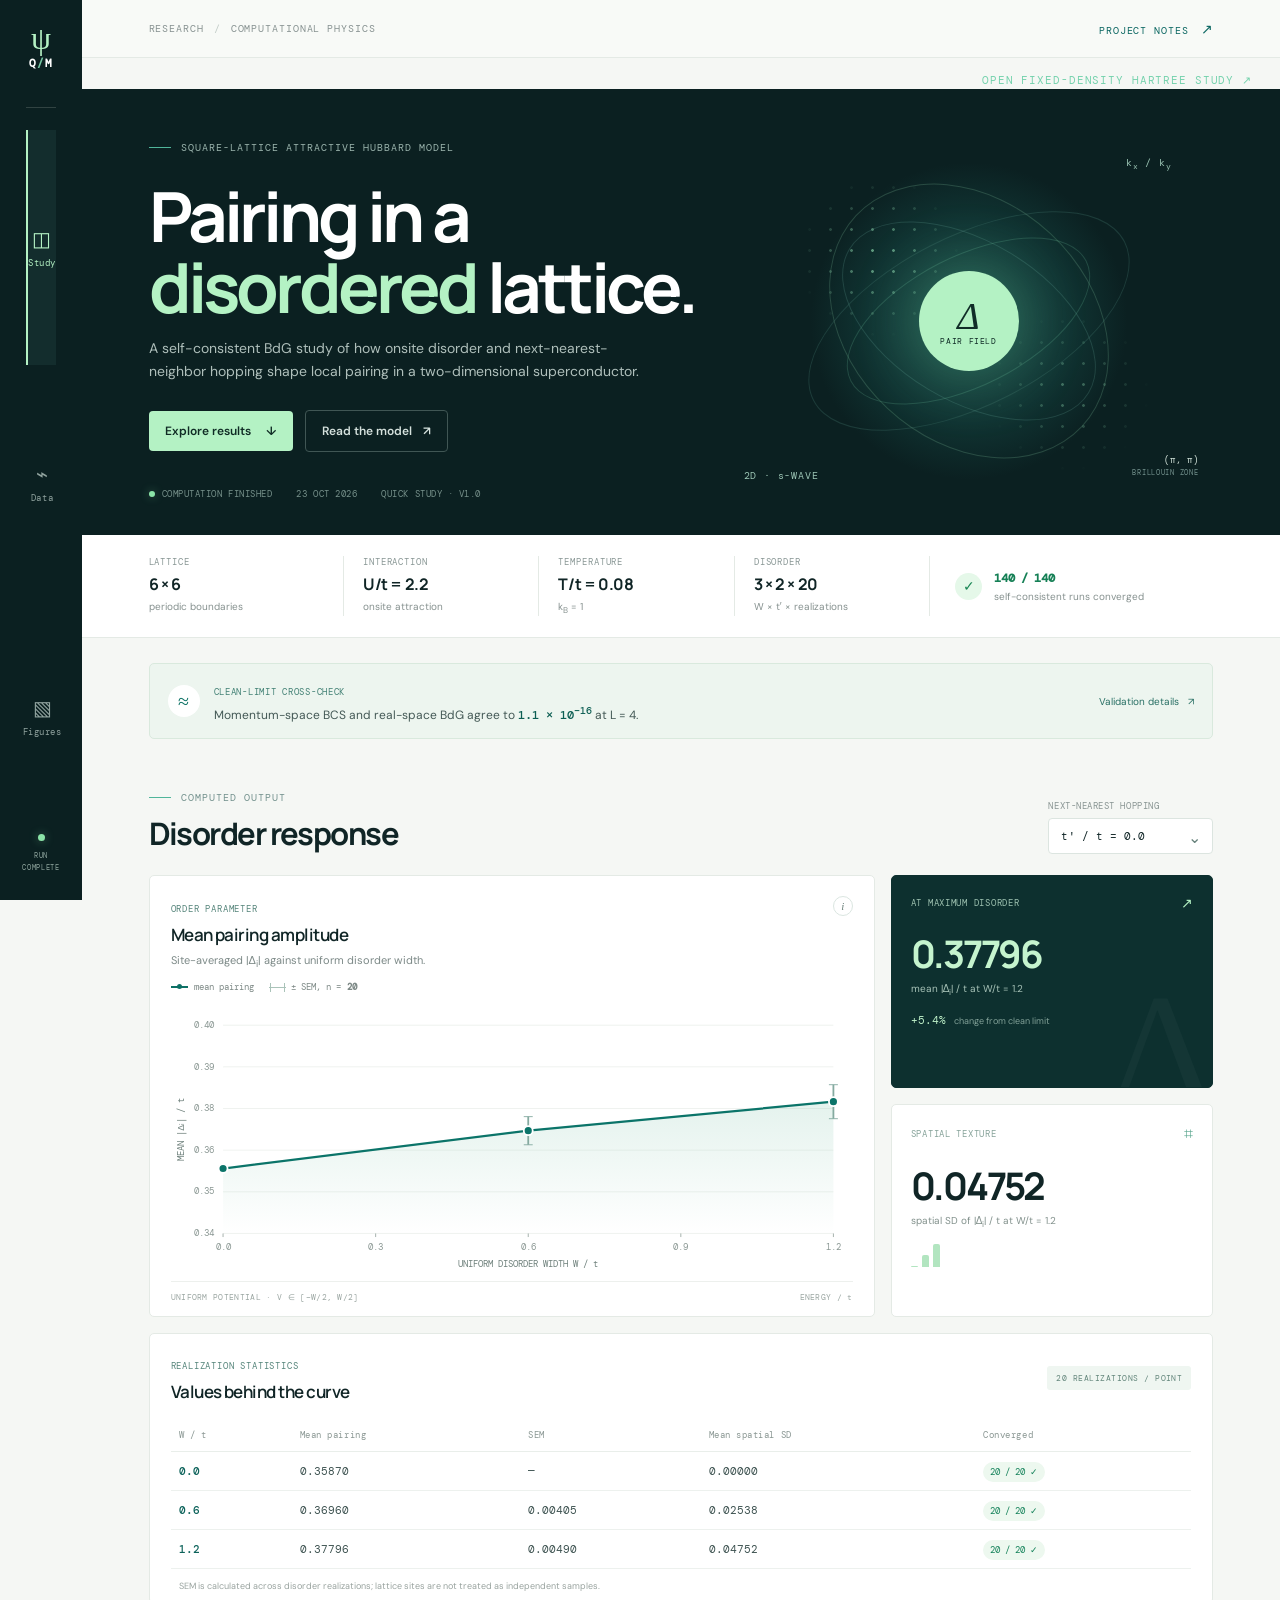
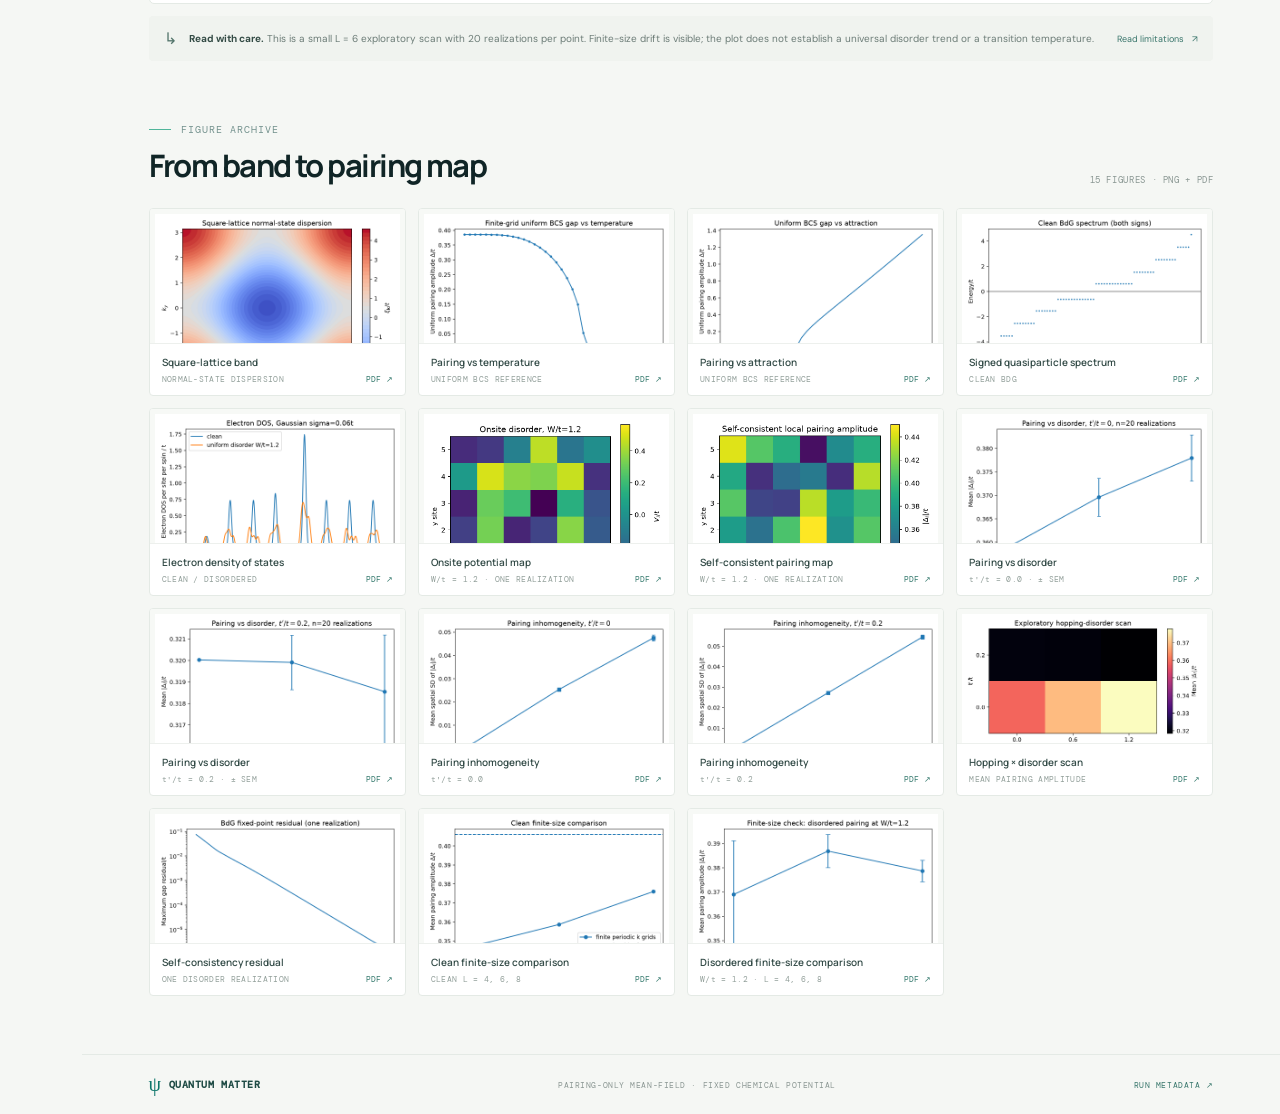
==== frontend/index.html @ 732cbbf2 "Add quantum superconductivity research project" ====
<!doctype html>
<html lang="en">
<head>
  <meta charset="utf-8">
  <meta name="viewport" content="width=device-width, initial-scale=1">
  <meta name="theme-color" content="#071a1c">
  <meta name="description" content="Interactive results dashboard for a square-lattice superconductivity BdG study.">
  <title>Quantum Matter · Pairing under disorder</title>
  <link rel="preconnect" href="https://fonts.googleapis.com">
  <link rel="preconnect" href="https://fonts.gstatic.com" crossorigin>
  <link href="https://fonts.googleapis.com/css2?family=DM+Mono:wght@400;500&family=DM+Sans:wght@400;500;600;700&family=Manrope:wght@400;500;600;700;800&display=swap" rel="stylesheet">
  <link rel="stylesheet" href="styles.css">
</head>
<body>
  <div class="page-shell">
    <aside class="rail" aria-label="Main navigation">
      <a class="brand" href="#top" aria-label="Quantum Matter home"><span class="brand-mark">ψ</span><span class="brand-name">Q<span>/</span>M</span></a>
      <div class="rail-rule"></div>
      <a class="rail-link active" href="#overview" title="Overview"><span>◫</span><small>Study</small></a>
      <a class="rail-link" href="#results" title="Results"><span>⌁</span><small>Data</small></a>
      <a class="rail-link" href="#gallery" title="Figures"><span>▧</span><small>Figures</small></a>
      <div class="rail-bottom"><span class="status-pip"></span><small>RUN<br>COMPLETE</small></div>
    </aside>

    <main id="top">
      <header class="topbar">
        <div class="crumb"><span>RESEARCH</span><span class="crumb-slash">/</span><span>COMPUTATIONAL PHYSICS</span></div>
        <a class="source-link" href="../README.md">PROJECT NOTES <span>↗</span></a>
      </header>

      <div style="padding:10px 28px 0;text-align:right"><a href="research.html" style="color:#75d2ad;text-decoration:none;font:11px 'DM Mono',monospace;letter-spacing:.08em">OPEN FIXED-DENSITY HARTREE STUDY ↗</a></div>
      <section class="hero" id="overview">
        <div class="hero-copy">
          <div class="eyebrow"><span class="eyebrow-line"></span> SQUARE-LATTICE ATTRACTIVE HUBBARD MODEL</div>
          <h1>Pairing in a<br><em>disordered</em> lattice.</h1>
          <p class="hero-sub">A self-consistent BdG study of how onsite disorder and next-nearest-neighbor hopping shape local pairing in a two-dimensional superconductor.</p>
          <div class="hero-actions">
            <a class="button button-primary" href="#results">Explore results <span>↓</span></a>
            <a class="button button-quiet" href="../docs/theory.md">Read the model <span>↗</span></a>
          </div>
          <div class="hero-meta"><span><i class="tiny-dot"></i> COMPUTATION FINISHED</span><span>23 OCT 2026</span><span>QUICK STUDY · V1.0</span></div>
        </div>
        <div class="hero-art" aria-label="Decorative lattice and pairing-wave illustration">
          <div class="art-orbit orbit-a"></div><div class="art-orbit orbit-b"></div>
          <div class="art-cross cross-a"></div><div class="art-cross cross-b"></div>
          <div class="art-core"><span>Δ</span><small>PAIR FIELD</small></div>
          <div class="art-label label-top">k<sub>x</sub> / k<sub>y</sub></div>
          <div class="art-label label-side">2D · s-WAVE</div>
          <div class="wave wave-one"></div><div class="wave wave-two"></div>
          <div class="art-coords">(π, π)<br><span>BRILLOUIN ZONE</span></div>
        </div>
      </section>

      <section class="run-strip" aria-label="Run parameters">
        <div><span class="strip-label">LATTICE</span><strong id="lattice-size">6 &times; 6</strong><small>periodic boundaries</small></div>
        <div><span class="strip-label">INTERACTION</span><strong id="interaction-strength">U/t = 2.2</strong><small>onsite attraction</small></div>
        <div><span class="strip-label">TEMPERATURE</span><strong id="temperature">T/t = 0.08</strong><small>k<sub>B</sub> = 1</small></div>
        <div><span class="strip-label">DISORDER</span><strong id="scan-scope">3 &times; 2 &times; 20</strong><small>W × t′ × realizations</small></div>
        <div class="strip-state"><span class="state-check">✓</span><span><strong id="run-converged">140 / 140</strong><small>self-consistent runs converged</small></span></div>
      </section>

      <section class="validation-band">
        <div class="validation-icon">≈</div>
        <div><span class="validation-title">CLEAN-LIMIT CROSS-CHECK</span><p>Momentum-space BCS and real-space BdG agree to <strong>1.1 × 10<sup>−16</sup></strong> at L = 4.</p></div>
        <a href="../docs/validation.md">Validation details <span>↗</span></a>
      </section>

      <section class="results-section" id="results">
        <div class="section-heading">
          <div><div class="eyebrow"><span class="eyebrow-line"></span> COMPUTED OUTPUT</div><h2>Disorder response</h2></div>
          <div class="control-wrap"><label for="hopping-select">NEXT-NEAREST HOPPING</label><div class="select-shell"><select id="hopping-select" aria-label="Choose next-nearest-neighbor hopping"><option value="0">t′ / t = 0.0</option><option value="0.2">t′ / t = 0.2</option></select><span>⌄</span></div></div>
        </div>
        <div class="result-grid">
          <article class="chart-card">
            <div class="card-top"><div><span class="card-kicker">ORDER PARAMETER</span><h3>Mean pairing amplitude</h3></div><button class="info-button" title="Error bars show standard error across 20 disorder realizations">i</button></div>
            <p class="card-description">Site-averaged |Δ<sub>i</sub>| against uniform disorder width.</p>
            <div class="chart-legend"><span><i class="legend-line"></i> mean pairing</span><span><i class="legend-error"></i> ± SEM, n = <b id="chart-samples">20</b></span></div>
            <div id="pairing-chart" class="chart-frame" role="img" aria-label="Mean pairing amplitude versus disorder chart"></div>
            <div class="chart-foot"><span>UNIFORM POTENTIAL · V ∈ [−W/2, W/2]</span><span>ENERGY / t</span></div>
          </article>
          <div class="side-stack">
            <article class="metric-card metric-highlight"><div class="metric-top"><span>AT MAXIMUM DISORDER</span><span class="metric-arrow">↗</span></div><div class="metric-value" id="max-gap">—</div><div class="metric-label">mean |Δ<sub>i</sub>| / t at W/t = 1.2</div><div class="metric-baseline"><span id="max-delta">—</span><small>change from clean limit</small></div></article>
            <article class="metric-card"><div class="metric-top"><span>SPATIAL TEXTURE</span><span class="metric-symbol">⌗</span></div><div class="metric-value" id="inhomogeneity">—</div><div class="metric-label">spatial SD of |Δ<sub>i</sub>| / t at W/t = 1.2</div><div class="mini-bars" id="inhom-bars" aria-hidden="true"></div></article>
          </div>
        </div>
        <div class="table-card">
          <div class="table-heading"><div><span class="card-kicker">REALIZATION STATISTICS</span><h3>Values behind the curve</h3></div><span class="sample-badge" id="sample-badge">20 REALIZATIONS / POINT</span></div>
          <div class="table-scroll"><table><thead><tr><th>W / t</th><th>Mean pairing</th><th>SEM</th><th>Mean spatial SD</th><th>Converged</th></tr></thead><tbody id="result-rows"></tbody></table></div>
          <div class="table-note">SEM is calculated across disorder realizations; lattice sites are not treated as independent samples.</div>
        </div>
        <div class="interpretation"><span class="interpret-icon">↳</span><p><strong>Read with care.</strong> This is a small L = 6 exploratory scan with 20 realizations per point. Finite-size drift is visible; the plot does not establish a universal disorder trend or a transition temperature.</p><a href="../docs/research_report.md">Read limitations <span>↗</span></a></div>
      </section>

      <section class="gallery-section" id="gallery">
        <div class="section-heading gallery-heading"><div><div class="eyebrow"><span class="eyebrow-line"></span> FIGURE ARCHIVE</div><h2>From band to pairing map</h2></div><span class="gallery-count" id="gallery-count">15 FIGURES · PNG + PDF</span></div>
        <div id="figure-gallery" class="figure-gallery"></div>
      </section>

      <footer>
        <a class="footer-brand" href="#top"><span>ψ</span> QUANTUM MATTER</a>
        <span>PAIRING-ONLY MEAN-FIELD · FIXED CHEMICAL POTENTIAL</span>
        <a href="../results/data/user_simulation_20261023/run_metadata.json">RUN METADATA ↗</a>
      </footer>
    </main>
  </div>
  <script src="data.js"></script>
  <script src="app.js"></script>
</body>
</html>
---- frontend/styles.css ----
:root{--ink:#102526;--muted:#728182;--paper:#f5f7f4;--white:#fff;--teal:#0a6661;--mint:#b4f2c4;--line:#e4eae5;--navy:#0b2021;--mono:"DM Mono",monospace;--sans:"DM Sans",sans-serif;--display:"Manrope",sans-serif}*{box-sizing:border-box}html{scroll-behavior:smooth}body{margin:0;background:var(--paper);color:var(--ink);font-family:var(--sans);-webkit-font-smoothing:antialiased}.page-shell{min-height:100vh}.rail{position:fixed;inset:0 auto 0 0;width:82px;background:var(--navy);display:flex;align-items:center;flex-direction:column;z-index:5;color:#b8c8c4}.brand{height:92px;color:white;display:flex;flex-direction:column;justify-content:center;align-items:center;text-decoration:none;gap:3px}.brand-mark{font-family:Georgia,serif;font-size:32px;line-height:30px;color:var(--mint)}.brand-name{font:600 11px var(--mono);letter-spacing:.1em}.brand-name span{color:#74c7a3}.rail-rule{width:30px;height:1px;background:#314342;margin:15px 0 22px}.rail-link{min-height:69px;flex:1 0 auto;display:flex;align-items:center;justify-content:center;flex-direction:column;gap:5px;color:#91a39f;text-decoration:none;border-left:2px solid transparent;transition:.2s}.rail-link span{font-size:20px}.rail-link small{font:9px var(--mono);letter-spacing:.06em}.rail-link:hover,.rail-link.active{color:var(--mint);border-color:var(--mint);background:#132d2d}.rail-bottom{margin-top:auto;padding-bottom:27px;text-align:center;color:#92a8a1;font:8px/1.5 var(--mono);letter-spacing:.08em}.status-pip,.tiny-dot{display:inline-block;width:7px;height:7px;background:#8be4a8;border-radius:50%;box-shadow:0 0 10px #8be4a866}.rail-bottom .status-pip{display:block;margin:0 auto 8px}main{margin-left:82px;max-width:1600px}.topbar{height:58px;display:flex;align-items:center;justify-content:space-between;padding:0 clamp(25px,5.2vw,82px);border-bottom:1px solid var(--line);background:#f8faf7}.crumb,.source-link{font:10px var(--mono);letter-spacing:.09em;color:#879291}.crumb{display:flex;gap:10px}.crumb-slash{color:#c2ccc7}.source-link{color:var(--teal);text-decoration:none}.source-link span{font-size:14px;margin-left:5px}.hero{background:var(--navy);color:white;min-height:420px;display:grid;grid-template-columns:1.08fr .92fr;padding:52px clamp(25px,5.2vw,82px) 35px;overflow:hidden;position:relative}.hero-copy{position:relative;z-index:1}.eyebrow{font:10px var(--mono);color:#74928e;letter-spacing:.1em;display:flex;align-items:center;gap:10px}.hero .eyebrow{color:#9bb4ad}.eyebrow-line{width:22px;height:1px;background:#50b59a;display:inline-block}.hero h1{font:700 clamp(42px,5.4vw,76px)/1.02 var(--display);letter-spacing:-.055em;margin:27px 0 15px}.hero h1 em{font-style:normal;color:var(--mint)}.hero-sub{font-size:14px;line-height:1.65;max-width:500px;color:#afbfbb;margin:0}.hero-actions{display:flex;align-items:center;gap:12px;margin-top:27px}.button{font-size:12px;font-weight:600;text-decoration:none;padding:12px 16px;border-radius:4px;transition:transform .2s,background .2s}.button:hover{transform:translateY(-2px)}.button-primary{background:var(--mint);color:#102c25}.button-primary span{margin-left:12px}.button-quiet{color:#d5e1dd;border:1px solid #405654}.button-quiet span{margin-left:8px}.hero-meta{display:flex;gap:24px;margin-top:36px;color:#76908a;font:9px var(--mono);letter-spacing:.06em}.hero-meta span{display:flex;align-items:center;gap:7px}.tiny-dot{width:6px;height:6px}.hero-art{position:relative;min-height:315px;display:flex;align-items:center;justify-content:center;isolation:isolate}.hero-art:before{content:"";position:absolute;width:320px;height:320px;border-radius:50%;background:radial-gradient(circle,#17524b 0%,#123b39 35%,transparent 70%);z-index:-2}.art-orbit{position:absolute;border:1px solid #40746955;border-radius:50%;transform:rotate(-27deg)}.orbit-a{width:350px;height:170px}.orbit-b{width:310px;height:240px;transform:rotate(43deg);border-color:#61977b55}.art-core{width:100px;height:100px;border-radius:50%;background:#b4f2c4;display:flex;flex-direction:column;align-items:center;justify-content:center;box-shadow:0 0 70px #8ce5ac55;color:#102d27;z-index:2}.art-core span{font:italic 38px Georgia;line-height:40px}.art-core small{font:8px var(--mono);letter-spacing:.08em}.art-cross{position:absolute;width:160px;height:160px;opacity:.64;background-image:radial-gradient(circle,#9be9bc 1.3px,transparent 1.5px);background-size:21px 21px;mask-image:radial-gradient(circle,black,transparent 72%)}.cross-a{transform:translate(-90px,-64px)}.cross-b{transform:translate(100px,70px);opacity:.38}.wave{position:absolute;border:1px solid #7bd1aa33;border-radius:50%;width:265px;height:130px;transform:rotate(-27deg)}.wave-two{transform:rotate(31deg);width:280px;height:160px;border-color:#75baa833}.art-label,.art-coords{position:absolute;font:10px var(--mono);color:#9bc4b4;letter-spacing:.08em}.label-top{top:15px;right:42px}.label-side{bottom:18px;left:20px}.art-coords{right:15px;bottom:22px;font-size:9px;text-align:right;color:#d1e1d8}.art-coords span{font-size:7px;color:#74928e}.run-strip{padding:21px clamp(25px,5.2vw,82px);background:white;display:grid;grid-template-columns:repeat(4,1fr) 1.45fr;border-bottom:1px solid var(--line)}.run-strip>div{display:flex;flex-direction:column;gap:5px;border-right:1px solid var(--line);padding-left:19px}.run-strip>div:first-child{padding-left:0}.strip-label{font:9px var(--mono);letter-spacing:.1em;color:#899795}.run-strip strong{font:700 16px var(--display);letter-spacing:-.025em}.run-strip small{font-size:10px;color:#86918f}.run-strip .strip-state{border:0;display:flex;align-items:center;flex-direction:row;gap:12px;padding-left:25px}.state-check{width:27px;height:27px;background:#e5f8e9;color:#178553;border-radius:50%;display:grid;place-items:center;font-size:14px}.strip-state span:last-child{display:flex;flex-direction:column;gap:4px}.strip-state strong{font:600 12px var(--mono);color:#168056}.validation-band{margin:25px clamp(25px,5.2vw,82px) 0;background:#edf5ef;border:1px solid #d9e9dd;border-radius:5px;padding:15px 18px;display:flex;align-items:center;gap:14px}.validation-icon{width:32px;height:32px;border-radius:50%;background:white;color:#0e7366;display:grid;place-items:center;font:20px Georgia;flex:none}.validation-title{font:9px var(--mono);letter-spacing:.08em;color:#438175}.validation-band p{font-size:12px;color:#445956;margin:4px 0 0}.validation-band p strong{color:#0c5e53;font-family:var(--mono);font-weight:500}.validation-band>a{margin-left:auto;text-decoration:none;white-space:nowrap;font-size:10px;color:#286f64}.validation-band>a span,.interpretation a span{margin-left:6px}.results-section,.gallery-section{padding:52px clamp(25px,5.2vw,82px) 0}.section-heading{display:flex;justify-content:space-between;align-items:end;margin-bottom:21px}.section-heading h2{font:700 31px var(--display);letter-spacing:-.05em;margin:8px 0 0}.control-wrap label{display:block;font:9px var(--mono);letter-spacing:.06em;color:#899593;margin-bottom:6px}.select-shell{position:relative}.select-shell select{appearance:none;border:1px solid #dce5e0;border-radius:4px;background:#fff;color:var(--ink);padding:10px 35px 10px 12px;font:11px var(--mono);min-width:165px;cursor:pointer}.select-shell>span{position:absolute;right:12px;top:9px;pointer-events:none;color:#65807a}.result-grid{display:grid;grid-template-columns:minmax(0,1.8fr) minmax(220px,.8fr);gap:16px}.chart-card,.metric-card,.table-card{border:1px solid var(--line);background:white;border-radius:5px}.chart-card{padding:20px 21px 14px}.card-top,.table-heading{display:flex;justify-content:space-between;align-items:start}.card-kicker{font:9px var(--mono);letter-spacing:.09em;color:#56857b}.card-top h3,.table-heading h3{font:600 17px var(--display);letter-spacing:-.03em;margin:6px 0 0}.info-button{width:20px;height:20px;border-radius:50%;border:1px solid #dbe6e1;color:#6d827c;background:#fff;font:italic 11px Georgia}.card-description{font-size:11px;color:#7c8987;margin:7px 0 11px}.chart-legend{display:flex;gap:16px;font:9px var(--mono);color:#7d8986}.chart-legend span{display:flex;align-items:center;gap:6px}.legend-line{height:2px;width:17px;background:#0e7166;position:relative}.legend-line:after{content:"";position:absolute;width:5px;height:5px;border-radius:50%;background:#0e7166;top:-2px;left:6px}.legend-error{width:15px;height:9px;border-left:1px solid #aac3b9;border-right:1px solid #aac3b9;position:relative}.legend-error:after{content:"";position:absolute;left:-2px;right:-2px;top:4px;border-top:1px solid #aac3b9}.chart-frame{width:100%;height:280px;margin-top:8px}.chart-frame svg{width:100%;height:100%;overflow:visible}.chart-foot{display:flex;justify-content:space-between;border-top:1px solid #edf0ed;padding-top:10px;color:#9ba6a2;font:8px var(--mono);letter-spacing:.04em}.side-stack{display:grid;grid-template-rows:1fr 1fr;gap:16px}.metric-card{padding:18px 19px;position:relative;overflow:hidden}.metric-highlight{background:#0d302f;color:white;border-color:#0d302f}.metric-highlight:after{content:"Δ";position:absolute;right:3px;bottom:-46px;font:150px Georgia;color:#ffffff08}.metric-top{display:flex;justify-content:space-between;align-items:center;font:9px var(--mono);letter-spacing:.08em;color:#87a39a}.metric-highlight .metric-top{color:#9dc1b0}.metric-arrow{font-size:14px;color:var(--mint)}.metric-symbol{font-size:16px;color:#5aa68e}.metric-value{font:700 clamp(26px,3vw,38px) var(--display);letter-spacing:-.06em;margin-top:15px}.metric-highlight .metric-value{color:#c5f4ce}.metric-label{font-size:10px;color:#82918c;margin-top:3px}.metric-highlight .metric-label{color:#a8c3b8}.metric-baseline{display:flex;align-items:baseline;gap:8px;margin-top:15px}.metric-baseline span{font:11px var(--mono);color:#bef0c8}.metric-baseline small{font-size:9px;color:#82a198}.mini-bars{height:23px;display:flex;align-items:end;gap:4px;margin-top:14px}.mini-bars i{display:block;width:7px;background:#b2e5c0;border-radius:2px 2px 0 0;height:var(--h,30%)}.mini-bars i:nth-child(1){--h:25%}.mini-bars i:nth-child(2){--h:37%}.mini-bars i:nth-child(3){--h:35%}.mini-bars i:nth-child(4){--h:52%}.mini-bars i:nth-child(5){--h:45%}.mini-bars i:nth-child(6){--h:63%}.mini-bars i:nth-child(7){--h:58%}.mini-bars i:nth-child(8){--h:75%}.mini-bars i:nth-child(9){--h:70%}.mini-bars i:nth-child(10){--h:88%}.mini-bars i:nth-child(11){--h:78%}.mini-bars i:nth-child(12){--h:100%}.table-card{margin-top:16px;padding:19px 21px 0}.table-heading{align-items:center}.sample-badge{font:8px var(--mono);letter-spacing:.06em;color:#64877c;background:#eff6f1;padding:7px 9px;border-radius:3px}.table-scroll{overflow-x:auto;margin-top:16px}table{border-collapse:collapse;width:100%;min-width:620px;text-align:left}th{font:9px var(--mono);letter-spacing:.06em;color:#8a9793;padding:10px 8px;border-bottom:1px solid #e9eeea}td{font:11px var(--mono);color:#3d5250;padding:12px 8px;border-bottom:1px solid #edf1ee}td:first-child{font-weight:500;color:#0c625a}td .converged{color:#16835b;background:#edf8ef;padding:4px 7px;border-radius:10px;font-size:9px}.table-note{font-size:9px;color:#99a39f;padding:11px 8px}.interpretation{display:flex;align-items:center;gap:12px;margin-top:12px;padding:12px 15px;background:#f0f3ef;border-radius:4px}.interpret-icon{color:#54756c;font-size:16px}.interpretation p{font-size:10px;line-height:1.5;color:#6c7c77;margin:0}.interpretation p strong{color:#334b45}.interpretation a{margin-left:auto;color:#39756b;text-decoration:none;white-space:nowrap;font-size:9px}.gallery-section{padding-top:62px;padding-bottom:58px}.gallery-heading{margin-bottom:22px}.gallery-count{color:#8a9793;font:9px var(--mono);letter-spacing:.07em}.figure-gallery{display:grid;grid-template-columns:repeat(4,minmax(0,1fr));gap:12px}.figure-item{background:white;border:1px solid var(--line);border-radius:4px;overflow:hidden;transition:transform .18s,box-shadow .18s}.figure-item:hover{transform:translateY(-3px);box-shadow:0 12px 28px #11352b12}.figure-link{display:block;text-decoration:none;color:inherit}.figure-thumb{height:135px;background:#f7f9f6;display:grid;place-items:center;border-bottom:1px solid #edf0ed;overflow:hidden}.figure-thumb img{width:100%;height:100%;object-fit:contain;padding:5px}.figure-caption{padding:11px 12px}.figure-caption strong{display:block;font:600 10px var(--display);color:#344c48}.figure-caption span{display:block;margin-top:5px;font:8px var(--mono);color:#93a09b;letter-spacing:.04em}footer{border-top:1px solid var(--line);padding:18px clamp(25px,5.2vw,82px);display:flex;align-items:center;justify-content:space-between;color:#8b9793;font:8px var(--mono);letter-spacing:.07em}.footer-brand{color:#1d4a44;text-decoration:none;font:600 10px var(--mono);display:flex;align-items:center;gap:7px}.footer-brand span{font:20px Georgia;color:#0c766a}footer>a:last-child{color:#37766b;text-decoration:none}
@media(max-width:1000px){.hero{grid-template-columns:1.1fr .9fr}.hero-art{transform:scale(.82)}.run-strip{grid-template-columns:repeat(4,1fr)}.run-strip .strip-state{grid-column:1/-1;border-top:1px solid var(--line);margin-top:15px;padding:12px 0 0}.figure-gallery{grid-template-columns:repeat(3,1fr)}}@media(max-width:720px){.rail{width:55px}.brand{height:75px}.brand-mark{font-size:25px}.brand-name{font-size:9px}.rail-link{height:61px}.rail-link span{font-size:17px}.rail-link small{font-size:7px}.rail-bottom{font-size:6px}main{margin-left:55px}.topbar{height:48px;padding:0 18px}.crumb{font-size:8px;gap:6px}.source-link{font-size:8px}.hero{display:block;padding:38px 23px 23px;min-height:auto}.hero h1{font-size:52px}.hero-sub{font-size:12px}.hero-art{position:absolute;opacity:.34;right:-82px;top:45px;transform:scale(.73);pointer-events:none}.hero-copy{max-width:480px}.hero-meta{gap:12px;flex-wrap:wrap;font-size:7px;margin-top:27px}.run-strip{padding:15px 20px;grid-template-columns:repeat(2,1fr);gap:0}.run-strip>div{padding:10px 0 10px 12px;border-bottom:1px solid var(--line)}.run-strip>div:nth-child(odd){padding-left:0}.run-strip>div:nth-child(even){border-right:0}.run-strip .strip-state{grid-column:1/-1;margin-top:0;padding:13px 0 2px;border:0}.validation-band{margin:18px 17px 0;padding:12px;gap:9px}.validation-band p{font-size:10px}.validation-band>a{font-size:8px}.results-section,.gallery-section{padding:40px 17px 0}.section-heading{align-items:start;gap:12px}.section-heading h2{font-size:26px}.control-wrap label{font-size:7px}.select-shell select{min-width:130px;font-size:9px;padding:9px 27px 9px 8px}.select-shell>span{right:9px;top:7px}.result-grid{grid-template-columns:1fr}.chart-card{padding:16px 12px 12px}.chart-frame{height:240px}.side-stack{grid-template-columns:1fr 1fr;grid-template-rows:1fr;gap:10px}.metric-card{padding:14px 12px}.metric-top{font-size:7px}.metric-value{font-size:29px}.metric-label{font-size:8px}.metric-baseline{gap:4px;flex-direction:column}.mini-bars{gap:3px}.mini-bars i{width:5px}.table-card{padding:15px 12px 0}.table-heading h3{font-size:15px}.sample-badge{font-size:7px}.table-note{line-height:1.5}.interpretation{align-items:start;flex-wrap:wrap}.interpretation p{flex:1;min-width:180px}.interpretation a{margin-left:28px}.gallery-section{padding-top:45px;padding-bottom:40px}.gallery-heading{align-items:end}.gallery-count{font-size:7px;text-align:right}.figure-gallery{grid-template-columns:repeat(2,minmax(0,1fr));gap:8px}.figure-thumb{height:105px}.figure-caption{padding:9px}.figure-caption strong{font-size:9px}footer{padding:15px 17px;gap:12px;flex-wrap:wrap}footer>span{display:none}}@media(max-width:390px){.hero h1{font-size:44px}.hero-actions{gap:7px}.button{padding:10px;font-size:10px}.section-heading{display:block}.control-wrap{margin-top:14px}.chart-frame{height:220px}.gallery-count{display:block;margin-top:10px;text-align:left}.figure-gallery{grid-template-columns:1fr 1fr}}
.figure-caption>div{display:flex;justify-content:space-between;align-items:center;gap:6px;margin-top:5px}.figure-caption>div span{margin:0}.figure-caption>div a{color:#34796d;text-decoration:none;font:8px var(--mono);white-space:nowrap}.figure-caption>div a:hover{text-decoration:underline}

/* Keep keyboard focus visible on both light and dark surfaces. */
:where(a,button,select):focus-visible{outline:3px solid #c45a00;outline-offset:3px}

@media(prefers-reduced-motion:reduce){
  html{scroll-behavior:auto}
  .rail-link,.button,.figure-item{transition:none}
}
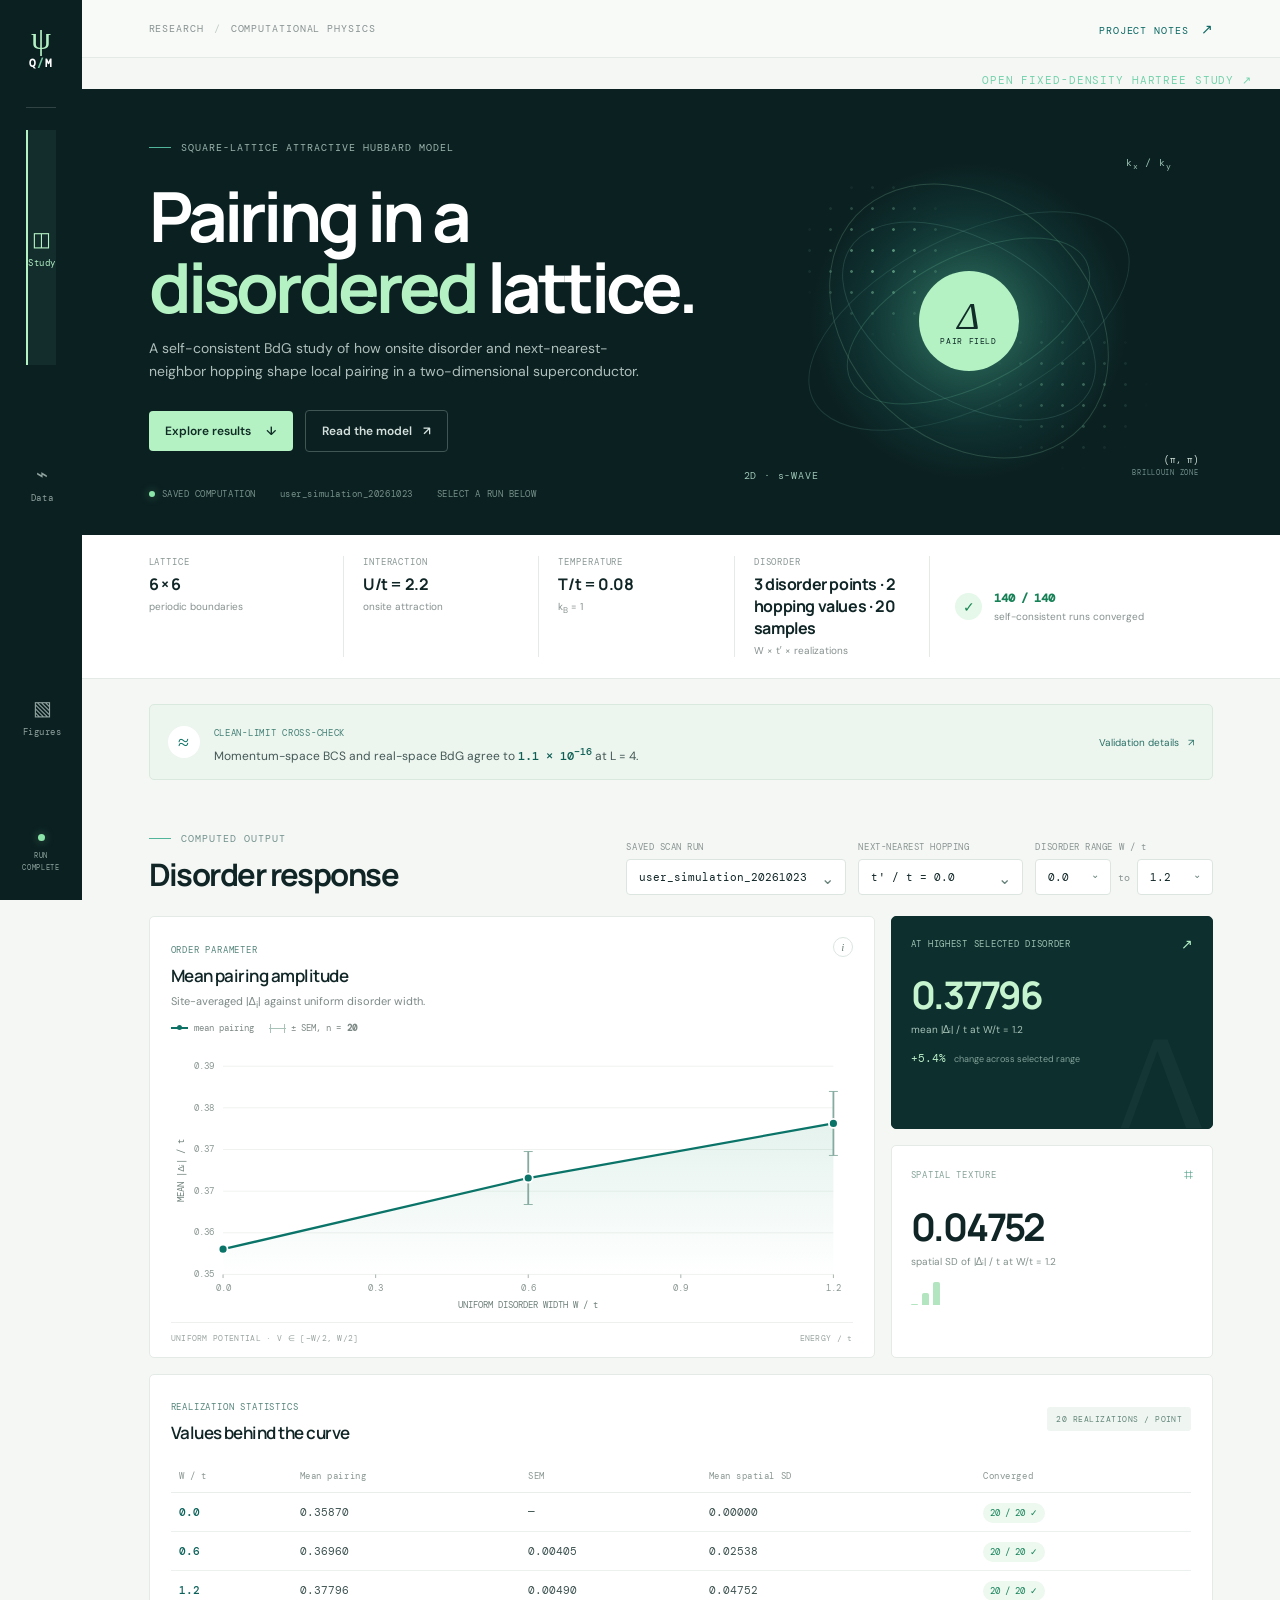
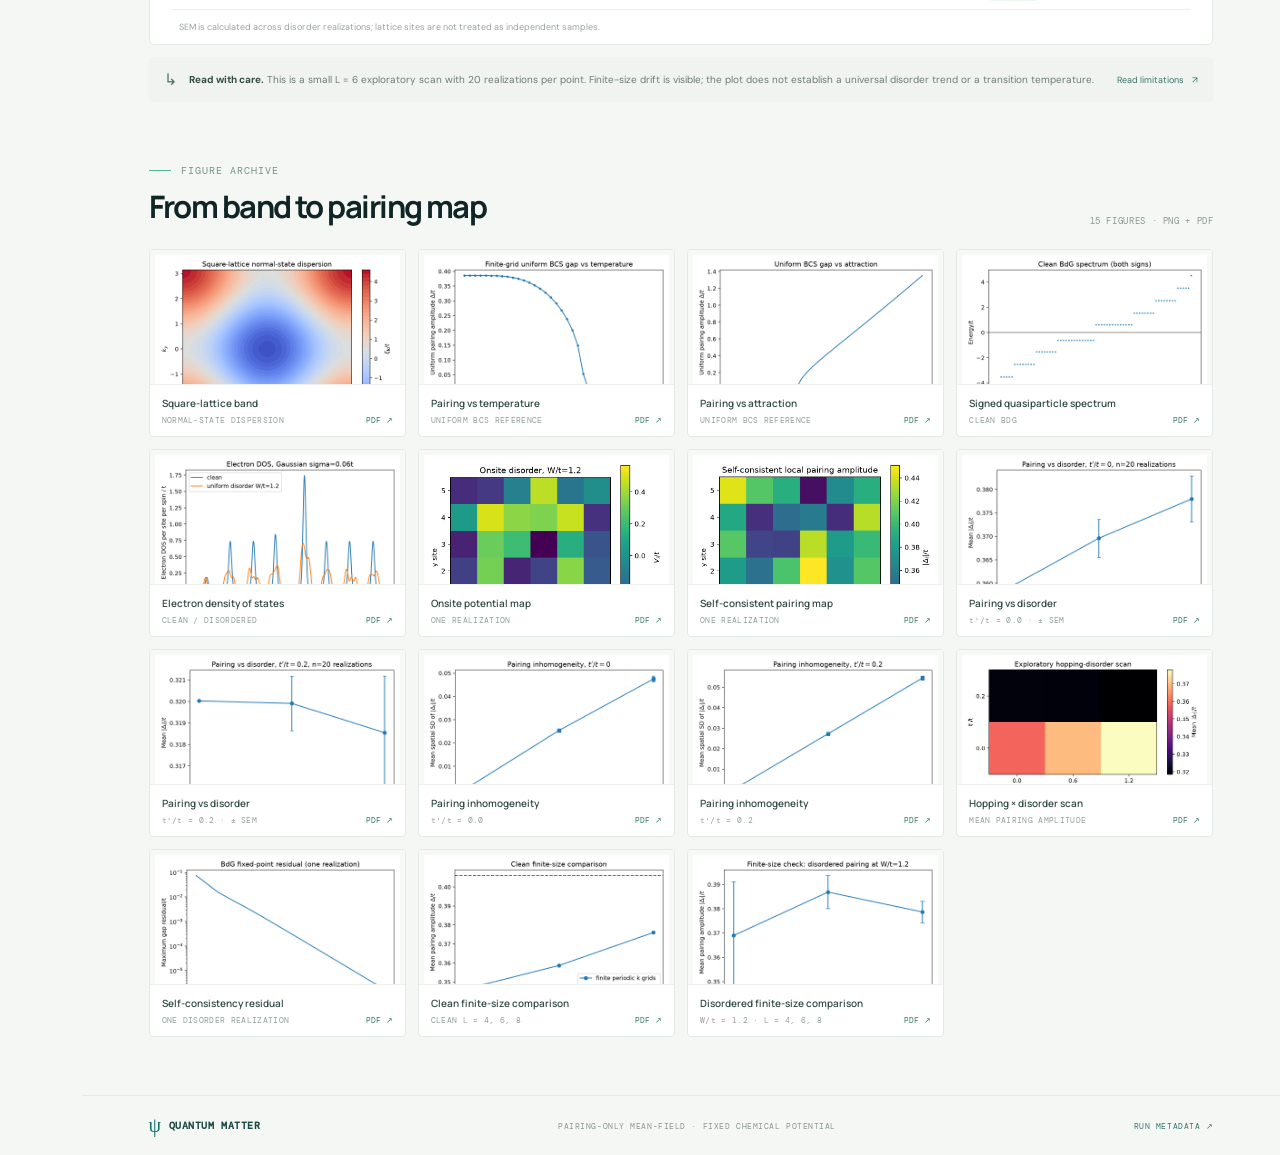
==== commit 9d204770: "Add virtual STM workflow and research extensions" ====
--- a/frontend/index.html
+++ b/frontend/index.html
@@ -38,7 +38,7 @@
             <a class="button button-primary" href="#results">Explore results <span>↓</span></a>
             <a class="button button-quiet" href="../docs/theory.md">Read the model <span>↗</span></a>
           </div>
-          <div class="hero-meta"><span><i class="tiny-dot"></i> COMPUTATION FINISHED</span><span>23 OCT 2026</span><span>QUICK STUDY · V1.0</span></div>
+          <div class="hero-meta"><span><i class="tiny-dot"></i> SAVED COMPUTATION</span><span id="run-name">user_simulation_20261023</span><span>SELECT A RUN BELOW</span></div>
         </div>
         <div class="hero-art" aria-label="Decorative lattice and pairing-wave illustration">
           <div class="art-orbit orbit-a"></div><div class="art-orbit orbit-b"></div>
@@ -68,19 +68,23 @@
       <section class="results-section" id="results">
         <div class="section-heading">
           <div><div class="eyebrow"><span class="eyebrow-line"></span> COMPUTED OUTPUT</div><h2>Disorder response</h2></div>
-          <div class="control-wrap"><label for="hopping-select">NEXT-NEAREST HOPPING</label><div class="select-shell"><select id="hopping-select" aria-label="Choose next-nearest-neighbor hopping"><option value="0">t′ / t = 0.0</option><option value="0.2">t′ / t = 0.2</option></select><span>⌄</span></div></div>
+          <div class="dashboard-controls">
+            <div class="control-wrap"><label for="run-select">SAVED SCAN RUN</label><div class="select-shell"><select id="run-select" aria-label="Choose a saved scan run"></select><span>⌄</span></div></div>
+            <div class="control-wrap"><label for="hopping-select">NEXT-NEAREST HOPPING</label><div class="select-shell"><select id="hopping-select" aria-label="Choose next-nearest-neighbor hopping"></select><span>⌄</span></div></div>
+            <div class="control-wrap"><label for="disorder-min">DISORDER RANGE W / t</label><div class="range-selects"><div class="select-shell"><select id="disorder-min" aria-label="Minimum disorder"></select><span>⌄</span></div><span>to</span><div class="select-shell"><select id="disorder-max" aria-label="Maximum disorder"></select><span>⌄</span></div></div></div>
+          </div>
         </div>
         <div class="result-grid">
           <article class="chart-card">
-            <div class="card-top"><div><span class="card-kicker">ORDER PARAMETER</span><h3>Mean pairing amplitude</h3></div><button class="info-button" title="Error bars show standard error across 20 disorder realizations">i</button></div>
+            <div class="card-top"><div><span class="card-kicker">ORDER PARAMETER</span><h3>Mean pairing amplitude</h3></div><button class="info-button" title="Error bars show standard error across disorder realizations">i</button></div>
             <p class="card-description">Site-averaged |Δ<sub>i</sub>| against uniform disorder width.</p>
             <div class="chart-legend"><span><i class="legend-line"></i> mean pairing</span><span><i class="legend-error"></i> ± SEM, n = <b id="chart-samples">20</b></span></div>
             <div id="pairing-chart" class="chart-frame" role="img" aria-label="Mean pairing amplitude versus disorder chart"></div>
             <div class="chart-foot"><span>UNIFORM POTENTIAL · V ∈ [−W/2, W/2]</span><span>ENERGY / t</span></div>
           </article>
           <div class="side-stack">
-            <article class="metric-card metric-highlight"><div class="metric-top"><span>AT MAXIMUM DISORDER</span><span class="metric-arrow">↗</span></div><div class="metric-value" id="max-gap">—</div><div class="metric-label">mean |Δ<sub>i</sub>| / t at W/t = 1.2</div><div class="metric-baseline"><span id="max-delta">—</span><small>change from clean limit</small></div></article>
-            <article class="metric-card"><div class="metric-top"><span>SPATIAL TEXTURE</span><span class="metric-symbol">⌗</span></div><div class="metric-value" id="inhomogeneity">—</div><div class="metric-label">spatial SD of |Δ<sub>i</sub>| / t at W/t = 1.2</div><div class="mini-bars" id="inhom-bars" aria-hidden="true"></div></article>
+            <article class="metric-card metric-highlight"><div class="metric-top"><span>AT HIGHEST SELECTED DISORDER</span><span class="metric-arrow">↗</span></div><div class="metric-value" id="max-gap">—</div><div class="metric-label" id="max-gap-label">mean |Δ<sub>i</sub>| / t</div><div class="metric-baseline"><span id="max-delta">—</span><small>change across selected range</small></div></article>
+            <article class="metric-card"><div class="metric-top"><span>SPATIAL TEXTURE</span><span class="metric-symbol">⌗</span></div><div class="metric-value" id="inhomogeneity">—</div><div class="metric-label" id="inhomogeneity-label">spatial SD of |Δ<sub>i</sub>| / t</div><div class="mini-bars" id="inhom-bars" aria-hidden="true"></div></article>
           </div>
         </div>
         <div class="table-card">
@@ -99,11 +103,11 @@
       <footer>
         <a class="footer-brand" href="#top"><span>ψ</span> QUANTUM MATTER</a>
         <span>PAIRING-ONLY MEAN-FIELD · FIXED CHEMICAL POTENTIAL</span>
-        <a href="../results/data/user_simulation_20261023/run_metadata.json">RUN METADATA ↗</a>
+        <a id="run-metadata-link" href="../results/data/user_simulation_20261023/run_metadata.json">RUN METADATA ↗</a>
       </footer>
     </main>
   </div>
-  <script src="data.js"></script>
+  <script src="dashboard_runs.js"></script>
   <script src="app.js"></script>
 </body>
 </html>
--- a/frontend/styles.css
+++ b/frontend/styles.css
@@ -5,6 +5,9 @@
 /* Keep keyboard focus visible on both light and dark surfaces. */
 :where(a,button,select):focus-visible{outline:3px solid #c45a00;outline-offset:3px}
 
+.dashboard-controls{display:flex;align-items:end;justify-content:flex-end;gap:12px;flex-wrap:wrap}.dashboard-controls .control-wrap select{max-width:220px}.range-selects{display:flex;align-items:center;gap:7px;color:#899593;font:10px var(--mono)}.range-selects .select-shell select{min-width:76px;padding-right:27px}.empty-chart{padding:80px 12px;text-align:center;color:#788984;font-size:12px}
+@media(max-width:720px){.dashboard-controls{justify-content:flex-start;gap:9px}.dashboard-controls .control-wrap select{max-width:180px}.range-selects .select-shell select{min-width:66px}}
+
 @media(prefers-reduced-motion:reduce){
   html{scroll-behavior:auto}
   .rail-link,.button,.figure-item{transition:none}
